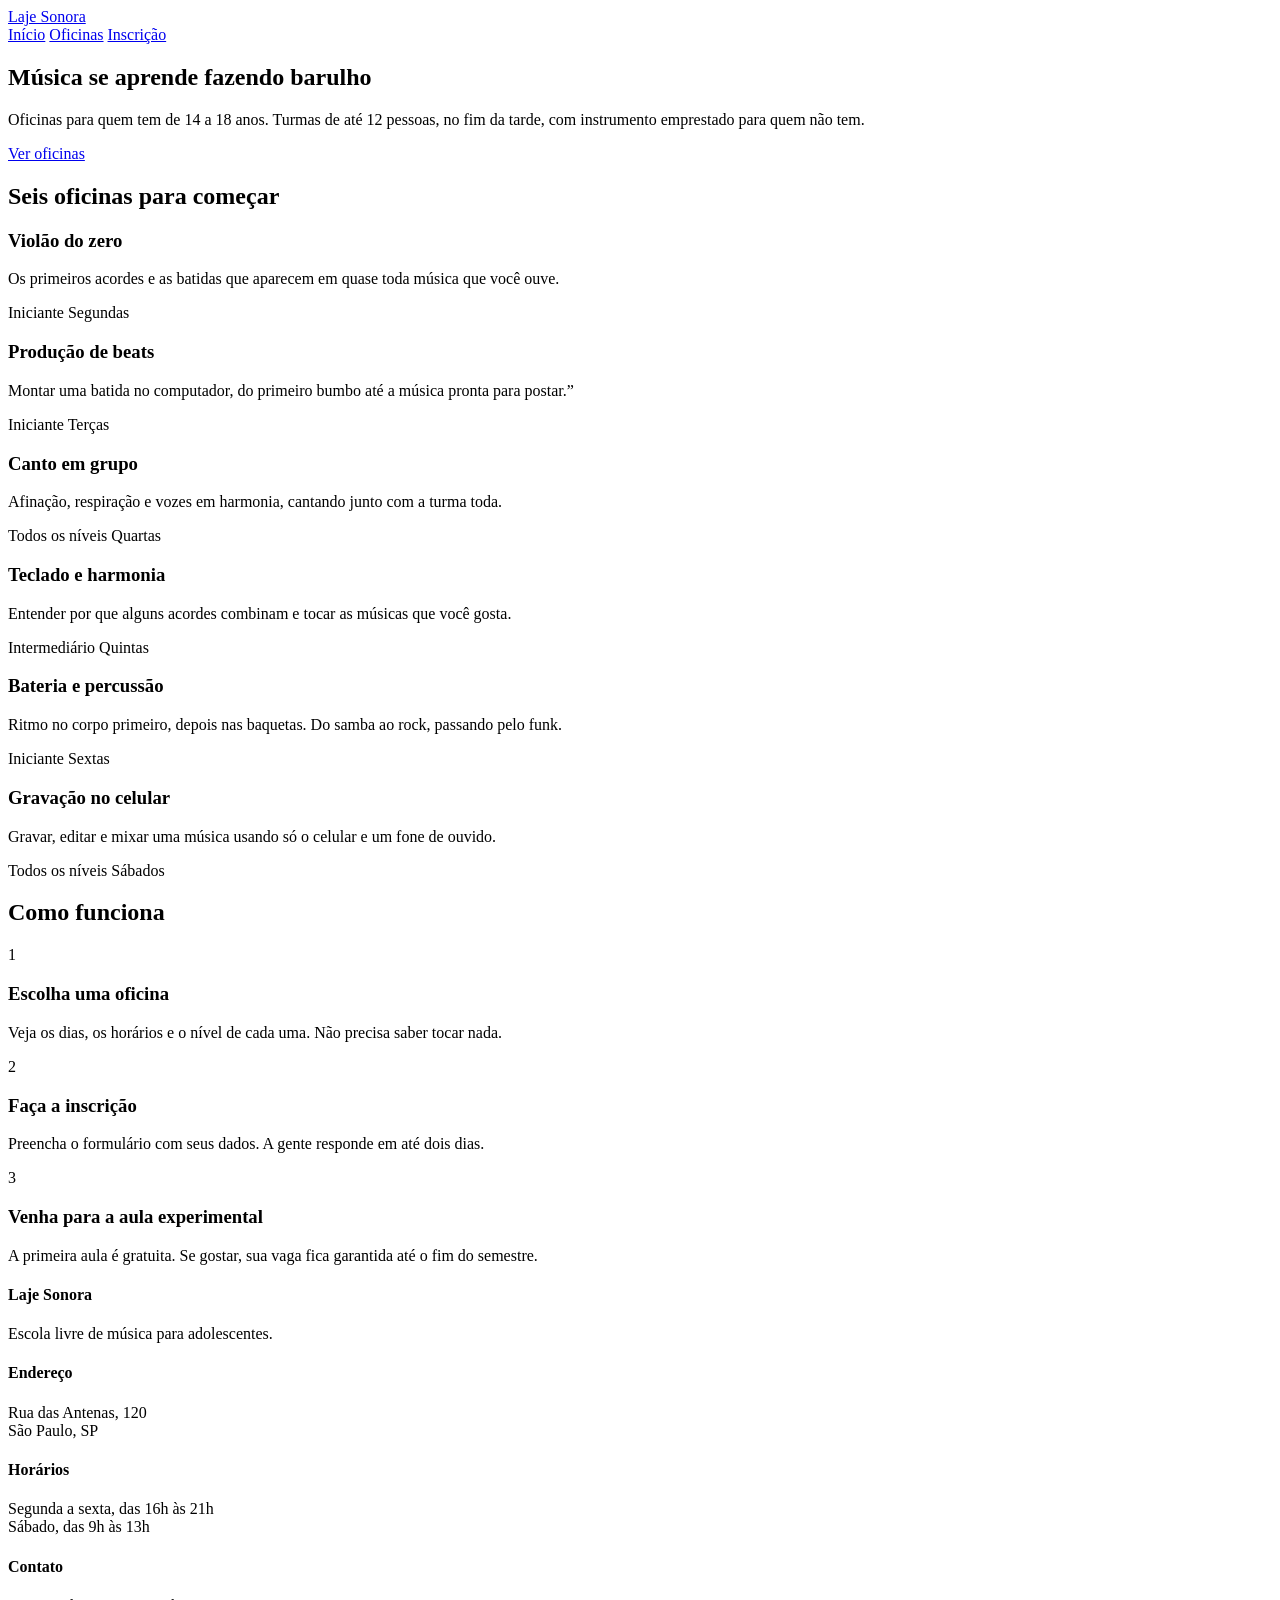
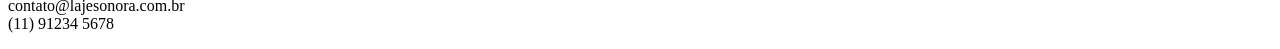
==== index.html @ 016bd8a3 "Initial commit" ====
<!DOCTYPE html>
<html lang="pt-BR">
<head>
    <meta charset="UTF-8">
    <meta name="viewport" content="width=device-width, initial-scale=1.0">
    <link rel="preconnect" href="https://fonts.googleapis.com">
    <link rel="preconnect" href="https://fonts.gstatic.com" crossorigin>
    <link href="https://fonts.googleapis.com/css2?family=Archivo:ital,wght@0,100..900;1,100..900&family=Big+Shoulders:opsz,wght@10..72,100..900&display=swap" rel="stylesheet">
    <link rel="stylesheet" href="index.css">     
    <title>Laje Sonora | Início</title>
</head>
<body>
    <header class="conteudo topo ">
        <a href="index.html" class="logo">Laje Sonora</a>
        <nav class="menu">
            <a = href="index.html" class="atual" >Início</a>
            <a href="oficinas.html">Oficinas</a>
            <a href="inscricao.html">Inscrição</a>
        </nav>
    </header>
    <main>
        <section class="conteudo cartazes">
            <div class="cartaz cartaz-principal">
                <h1>Música se aprende fazendo barulho</h1>
            </div>
            <div class="cartaz cartaz-lateral">
                <p>Oficinas para quem tem de 14 a 18 anos. Turmas de até 12 pessoas, no fim da tarde, com instrumento emprestado para quem não tem.</p>
                <a href="oficinas.html" class="botao">Ver oficinas</a>
            </div>
        </section>
        <section class="conteudo secao">
            <h2 class="titulo-secao">Seis oficinas para começar</h2>
            <div class="cards">
                <article class="card">
                    <div class="foto foto-azul">
                    <div class="card-texto">
                        <h3>Violão do zero</h3>
                        <p>Os primeiros acordes e as batidas que aparecem em quase toda música que você ouve.</p>
                        <div class="card-info">
                            <span>Iniciante</span>
                            <span>Segundas </span>
                        </div>
                    </div>
                </div>
                </article>
                <article class="card">
                    <div class="foto foto-amarela">
                    <div class="card-texto">
                        <h3>Produção de beats</h3>
                        <p>Montar uma batida no computador, do primeiro bumbo até a música pronta para postar.”</p>
                        <div class="card-info">
                            <span>Iniciante</span>
                            <span>Terças</span>
                        </div>
                    </div>
                </div>
                </article>
                <article class="card">
                    <div class="foto foto-tinta">
                    <div class="card-texto">
                        <h3>Canto em grupo</h3>
                        <p>Afinação, respiração e vozes em harmonia, cantando junto com a turma toda.</p>
                        <div class="card-info">
                            <span>Todos os níveis</span>
                            <span>Quartas</span>
                        </div>
                    </div>
                </div>
                </article>
                <article class="card">
                    <div class="foto">
                    <div class="card-texto">
                        <h3>Teclado e harmonia</h3>
                        <p>Entender por que alguns acordes combinam e tocar as músicas que você gosta.</p>
                        <div class="card-info">
                            <span>Intermediário</span>
                            <span>Quintas</span>
                        </div>
                    </div>
                </div>
                </article>
                <article class="card">
                    <div class="foto foto-azul">
                    <div class="card-texto">
                        <h3>Bateria e percussão</h3>
                        <p>Ritmo no corpo primeiro, depois nas baquetas. Do samba ao rock, passando pelo funk.</p>
                        <div class="card-info">
                            <span>Iniciante</span>
                            <span>Sextas</span>
                        </div>
                    </div>
                </div>
                </article>
                <article class="card">
                    <div class="foto foto-amarela">
                    <div class="card-texto">
                        <h3>Gravação no celular</h3>
                        <p>Gravar, editar e mixar uma música usando só o celular e um fone de ouvido.</p>
                        <div class="card-info">
                            <span>Todos os níveis</span>
                            <span>Sábados</span>
                        </div>
                    </div>
                </div>
                </article>
            </div>
        </section>
        <section class="conteudo secao">
            <h2 class="titulo-secao">Como funciona</h2>
            <div class="passos">
                <div class="passo">
                    <p class="passo-numero">1</p>
                    <h3>Escolha uma oficina</h3>
                    <p>Veja os dias, os horários e o nível de cada uma. Não precisa saber tocar nada.</p>
                    <div class="passo">
                    <p class="passo-numero">2</p>
                    <h3>Faça a inscrição</h3>
                    <p>Preencha o formulário com seus dados. A gente responde em até dois dias.</p>
                    <div class="passo">
                    <p class="passo-numero">3</p>
                    <h3>Venha para a aula experimental</h3>
                    <p>A primeira aula é gratuita. Se gostar, sua vaga fica garantida até o fim do semestre.</p>
                </div>
            </div>
        </section>
    </main>
        <footer class="rodape">
            <div class="conteudo rodape-colunas">
                <div class="rodape-coluna">
                    <h4>Laje Sonora</h4>
                    <p>Escola livre de música para adolescentes.</p>
                </div>
                <div class="rodape-coluna">
                    <h4>Endereço</h4>
                    <p>Rua das Antenas, 120
                        <br>
                        São Paulo, SP
                    </p>
                </div>
                <div class="rodape-coluna">
                    <h4>Horários</h4>
                    <p>Segunda a sexta, das 16h às 21h
                        <br>
                        Sábado, das 9h às 13h
                    </p>
                </div>
                <div class="rodape-coluna">
                    <h4>Contato</h4>
                    <p>contato@lajesonora.com.br
                        <br>
                        (11) 91234 5678
                    </p>
                </div>
            </div>
        </footer>
</body>
</html>
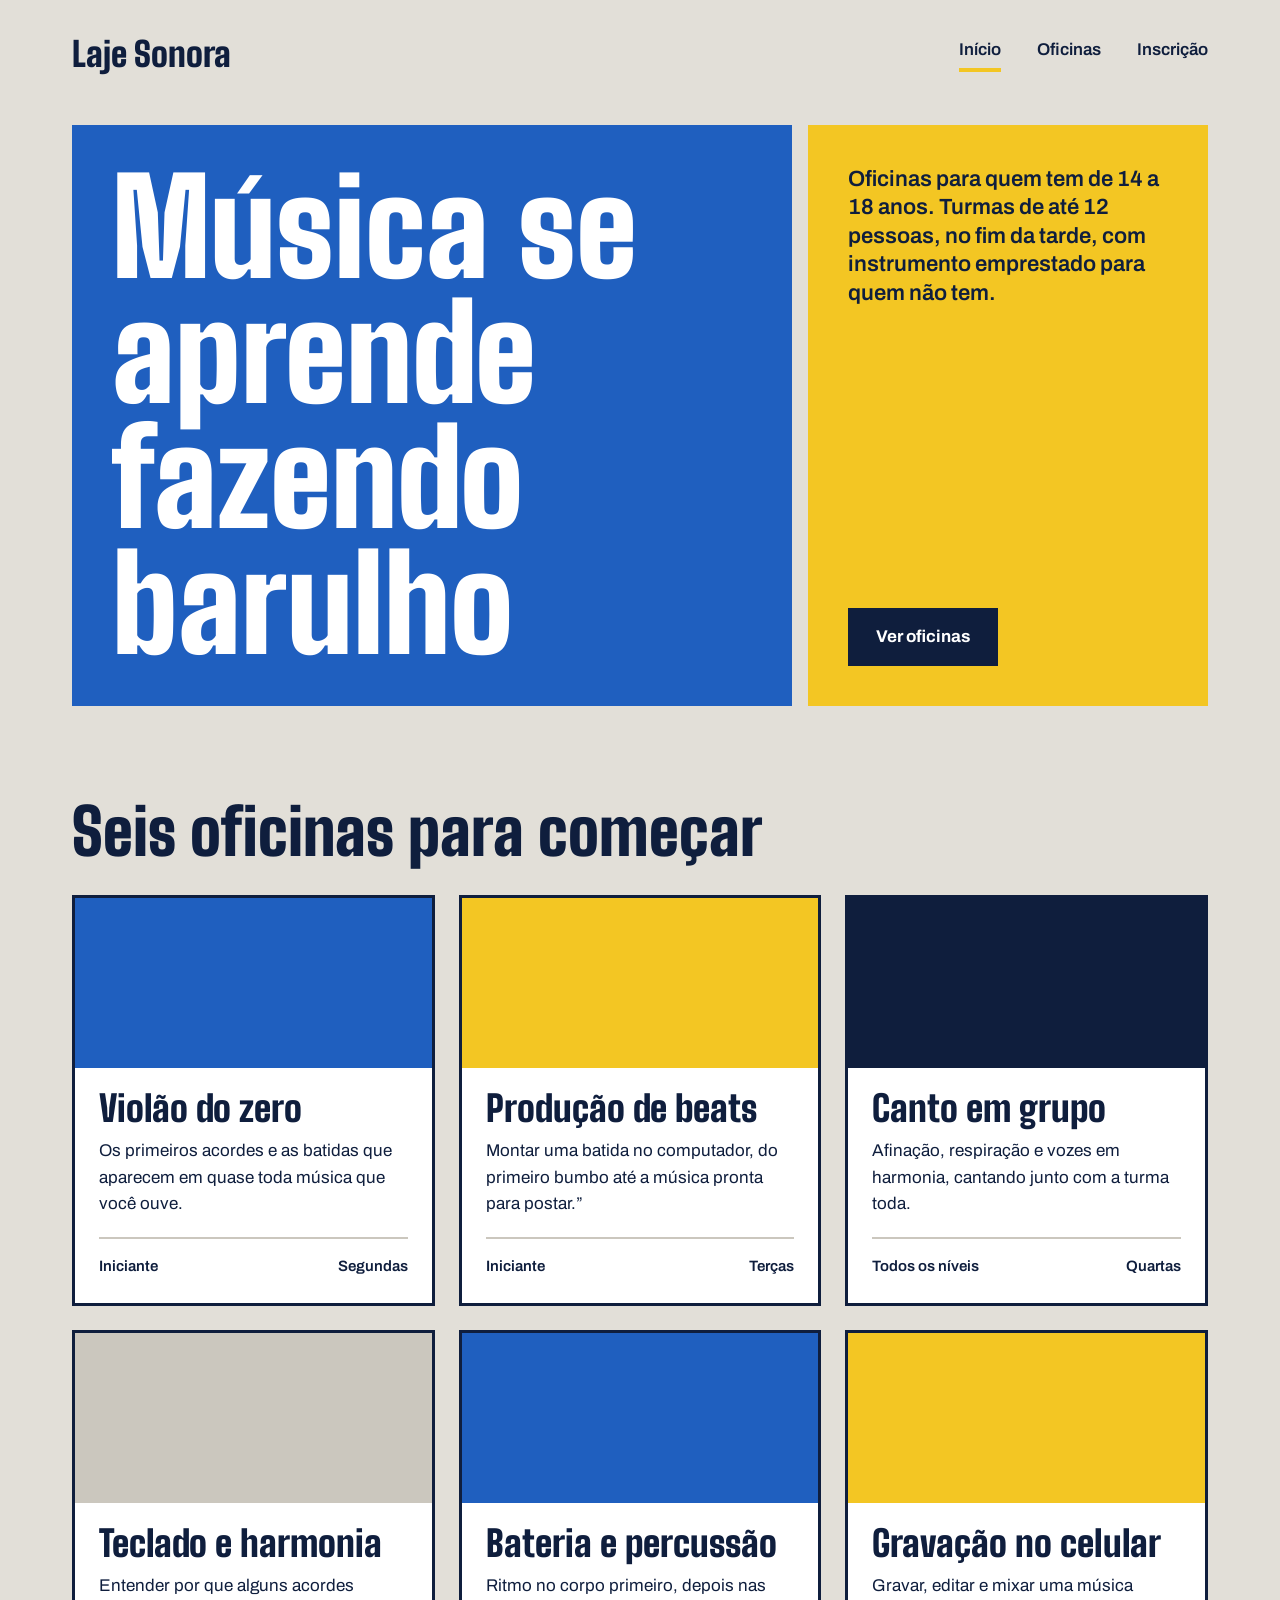
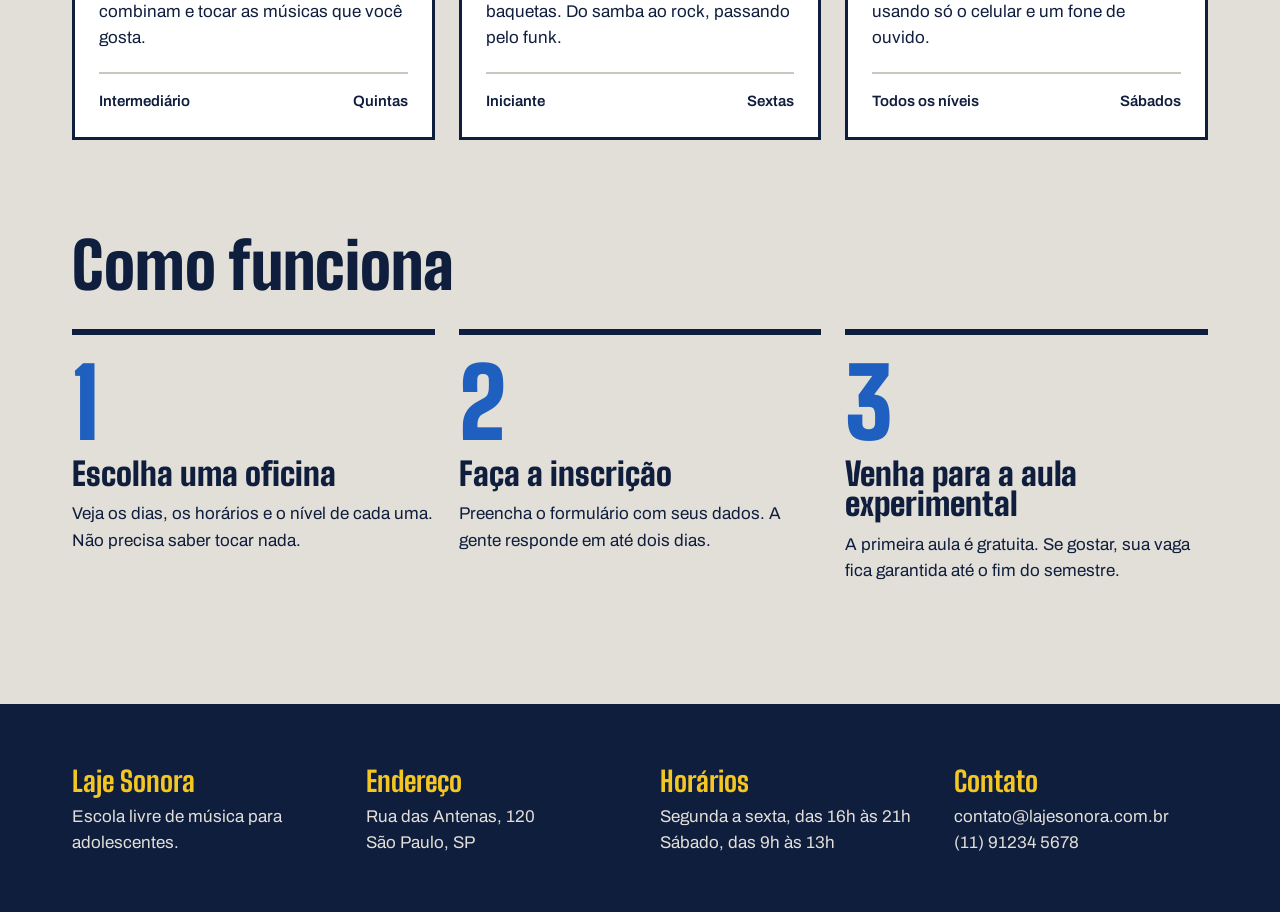
==== commit 38e17a73: "Página inicial pronta" ====
--- a/index.html
+++ b/index.html
@@ -32,7 +32,7 @@
             <h2 class="titulo-secao">Seis oficinas para começar</h2>
             <div class="cards">
                 <article class="card">
-                    <div class="foto foto-azul">
+                    <div class="foto foto-azul"></div>
                     <div class="card-texto">
                         <h3>Violão do zero</h3>
                         <p>Os primeiros acordes e as batidas que aparecem em quase toda música que você ouve.</p>
@@ -40,11 +40,10 @@
                             <span>Iniciante</span>
                             <span>Segundas </span>
                         </div>
-                    </div>
                 </div>
                 </article>
                 <article class="card">
-                    <div class="foto foto-amarela">
+                    <div class="foto foto-amarela"></div>
                     <div class="card-texto">
                         <h3>Produção de beats</h3>
                         <p>Montar uma batida no computador, do primeiro bumbo até a música pronta para postar.”</p>
@@ -52,11 +51,10 @@
                             <span>Iniciante</span>
                             <span>Terças</span>
                         </div>
-                    </div>
                 </div>
                 </article>
                 <article class="card">
-                    <div class="foto foto-tinta">
+                    <div class="foto foto-tinta"></div>
                     <div class="card-texto">
                         <h3>Canto em grupo</h3>
                         <p>Afinação, respiração e vozes em harmonia, cantando junto com a turma toda.</p>
@@ -64,11 +62,10 @@
                             <span>Todos os níveis</span>
                             <span>Quartas</span>
                         </div>
-                    </div>
                 </div>
                 </article>
                 <article class="card">
-                    <div class="foto">
+                    <div class="foto"></div>
                     <div class="card-texto">
                         <h3>Teclado e harmonia</h3>
                         <p>Entender por que alguns acordes combinam e tocar as músicas que você gosta.</p>
@@ -77,10 +74,9 @@
                             <span>Quintas</span>
                         </div>
                     </div>
-                </div>
                 </article>
                 <article class="card">
-                    <div class="foto foto-azul">
+                    <div class="foto foto-azul"></div>
                     <div class="card-texto">
                         <h3>Bateria e percussão</h3>
                         <p>Ritmo no corpo primeiro, depois nas baquetas. Do samba ao rock, passando pelo funk.</p>
@@ -89,10 +85,9 @@
                             <span>Sextas</span>
                         </div>
                     </div>
-                </div>
                 </article>
-                <article class="card">
-                    <div class="foto foto-amarela">
+                <article class="card">      
+                    <div class="foto foto-amarela"></div>
                     <div class="card-texto">
                         <h3>Gravação no celular</h3>
                         <p>Gravar, editar e mixar uma música usando só o celular e um fone de ouvido.</p>
@@ -100,7 +95,6 @@
                             <span>Todos os níveis</span>
                             <span>Sábados</span>
                         </div>
-                    </div>
                 </div>
                 </article>
             </div>
@@ -112,10 +106,12 @@
                     <p class="passo-numero">1</p>
                     <h3>Escolha uma oficina</h3>
                     <p>Veja os dias, os horários e o nível de cada uma. Não precisa saber tocar nada.</p>
-                    <div class="passo">
+                </div>
+                    <div class="passo"> 
                     <p class="passo-numero">2</p>
                     <h3>Faça a inscrição</h3>
                     <p>Preencha o formulário com seus dados. A gente responde em até dois dias.</p>
+                 </div>
                     <div class="passo">
                     <p class="passo-numero">3</p>
                     <h3>Venha para a aula experimental</h3>
--- a/index.css
+++ b/index.css
@@ -0,0 +1,235 @@
+* {
+    margin: 0;
+    padding: 0;
+    box-sizing: border-box;
+}
+
+:root {
+    --concreto: #E2DFD8;
+    --concreto-escuro: #CBC7BE;
+    --tinta: #0F1E3D;
+    --caixa-dagua: #1F5FBF;
+    --fita: #F3C623;
+    --branco: #FFFFFF;
+
+    --fonte-cartaz: "Big Shoulders", "Arial Narrow", sans-serif;
+    --fonte-texto: "Archivo", Arial, sans-serif;
+}
+
+body {
+    background-color: var(--concreto);
+    color: var(--tinta);
+    font-family: var(--fonte-texto);
+    font-size: 17px;
+    line-height: 1.55;
+}
+
+a {
+    color: inherit;
+}
+
+h1,
+h2,
+h3 {
+    font-family: var(--fonte-cartaz);
+    font-weight: 900;
+    line-height: 0.95;
+}
+
+.conteudo {
+    max-width: 1200px;
+    margin-inline: auto;
+    padding-inline: 32px;
+}
+
+.topo {
+    padding-block: 28px;
+    display: flex;
+    justify-content: space-between;
+    align-items: center;
+}
+
+.logo {
+    font-family: var(--fonte-cartaz);
+    font-size: 34px;
+    font-weight: 900;
+    text-decoration: none;
+}
+
+.menu {
+    display: flex;
+    gap: 36px;
+}
+
+.menu a {
+    font-weight: 600;
+    text-decoration: none;
+    padding-bottom: 4px;
+    border-bottom: 4px solid transparent;
+}
+
+.menu a:hover {
+    border-bottom-color: var(--tinta);
+}
+
+.menu a.atual {
+    border-bottom-color: var(--fita);
+}
+
+.cartazes {
+    margin-top: 16px;
+    display: flex;
+    gap: 16px;
+}
+
+.cartaz {
+    padding: 40px;
+}
+
+.cartaz-principal {
+    background-color: var(--caixa-dagua);
+    color: var(--branco);
+    flex: 2;
+}
+
+.cartaz-principal h1 {
+    font-size: 132px;
+    max-width: 9ch;
+}
+
+.cartaz-lateral {
+    background-color: var(--fita);
+    flex: 1;
+    display: flex;
+    flex-direction: column;
+    justify-content: space-between;
+    gap: 32px;
+    align-items: flex-start;
+}
+
+.cartaz-lateral p {
+    font-size: 22px;
+    font-weight: 600;
+    line-height: 1.3;
+}
+
+.botao {
+    background-color: var(--tinta);
+    color: var(--branco);
+    font-weight: 700;
+    text-decoration: none;
+    padding: 16px 28px;
+    border: none;
+    font-family: var(--fonte-texto);
+    font-size: 17px;
+    cursor: pointer;
+}
+
+.botao:hover {
+    background-color: var(--caixa-dagua);
+}
+
+.secao {
+    margin-top: 96px;
+}
+
+.titulo-secao {
+    font-size: 64px;
+    margin-bottom: 32px;
+}
+
+.cards {
+    display: flex;
+    flex-wrap: wrap;
+    gap: 24px;
+}
+
+.card {
+    background-color: var(--branco);
+    border: 3px solid var(--tinta);
+    flex: 1 1 340px;
+}
+
+.card .foto {
+    height: 170px;
+}
+
+.foto {
+    background-color: var(--concreto-escuro);
+}
+
+.foto-azul {
+    background-color: var(--caixa-dagua);
+}
+
+.foto-amarela {
+    background-color: var(--fita);
+}
+
+.foto-tinta {
+    background-color: var(--tinta);
+}
+
+.card-texto {
+    padding: 24px;
+}
+
+.card h3 {
+    font-size: 36px;
+    margin-bottom: 12px;
+}
+
+.card-info {
+    margin-top: 20px;
+    padding-top: 16px;
+    border-top: 2px solid var(--concreto-escuro);
+    font-weight: 600;
+    font-size: 15px;
+    display: flex;
+    justify-content: space-between;
+}
+
+.passos {
+    display: flex;
+    gap: 24px;
+}
+
+.passo {
+    border-top: 6px solid var(--tinta);
+    padding-top: 20px;
+    flex: 1;
+}
+
+.passo-numero {
+    font-family: var(--fonte-cartaz);
+    font-size: 96px;
+    font-weight: 900;
+    line-height: 1;
+    color: var(--caixa-dagua);
+}
+
+.passo h3 {
+    font-size: 32px;
+    margin-block: 8px 12px;
+}
+.rodape {
+    margin-top: 120px;
+    background-color: var(--tinta);
+    color: var(--concreto);
+    padding-block: 56px;
+}
+
+.rodape-colunas {
+    display: flex;
+    gap: 40px;
+}
+
+.rodape-coluna {
+    flex: 1;
+}
+
+.rodape h4 {
+    font-family: var(--fonte-cartaz);
+    font-size: 28px;
+    color: var(--fita);
+}
